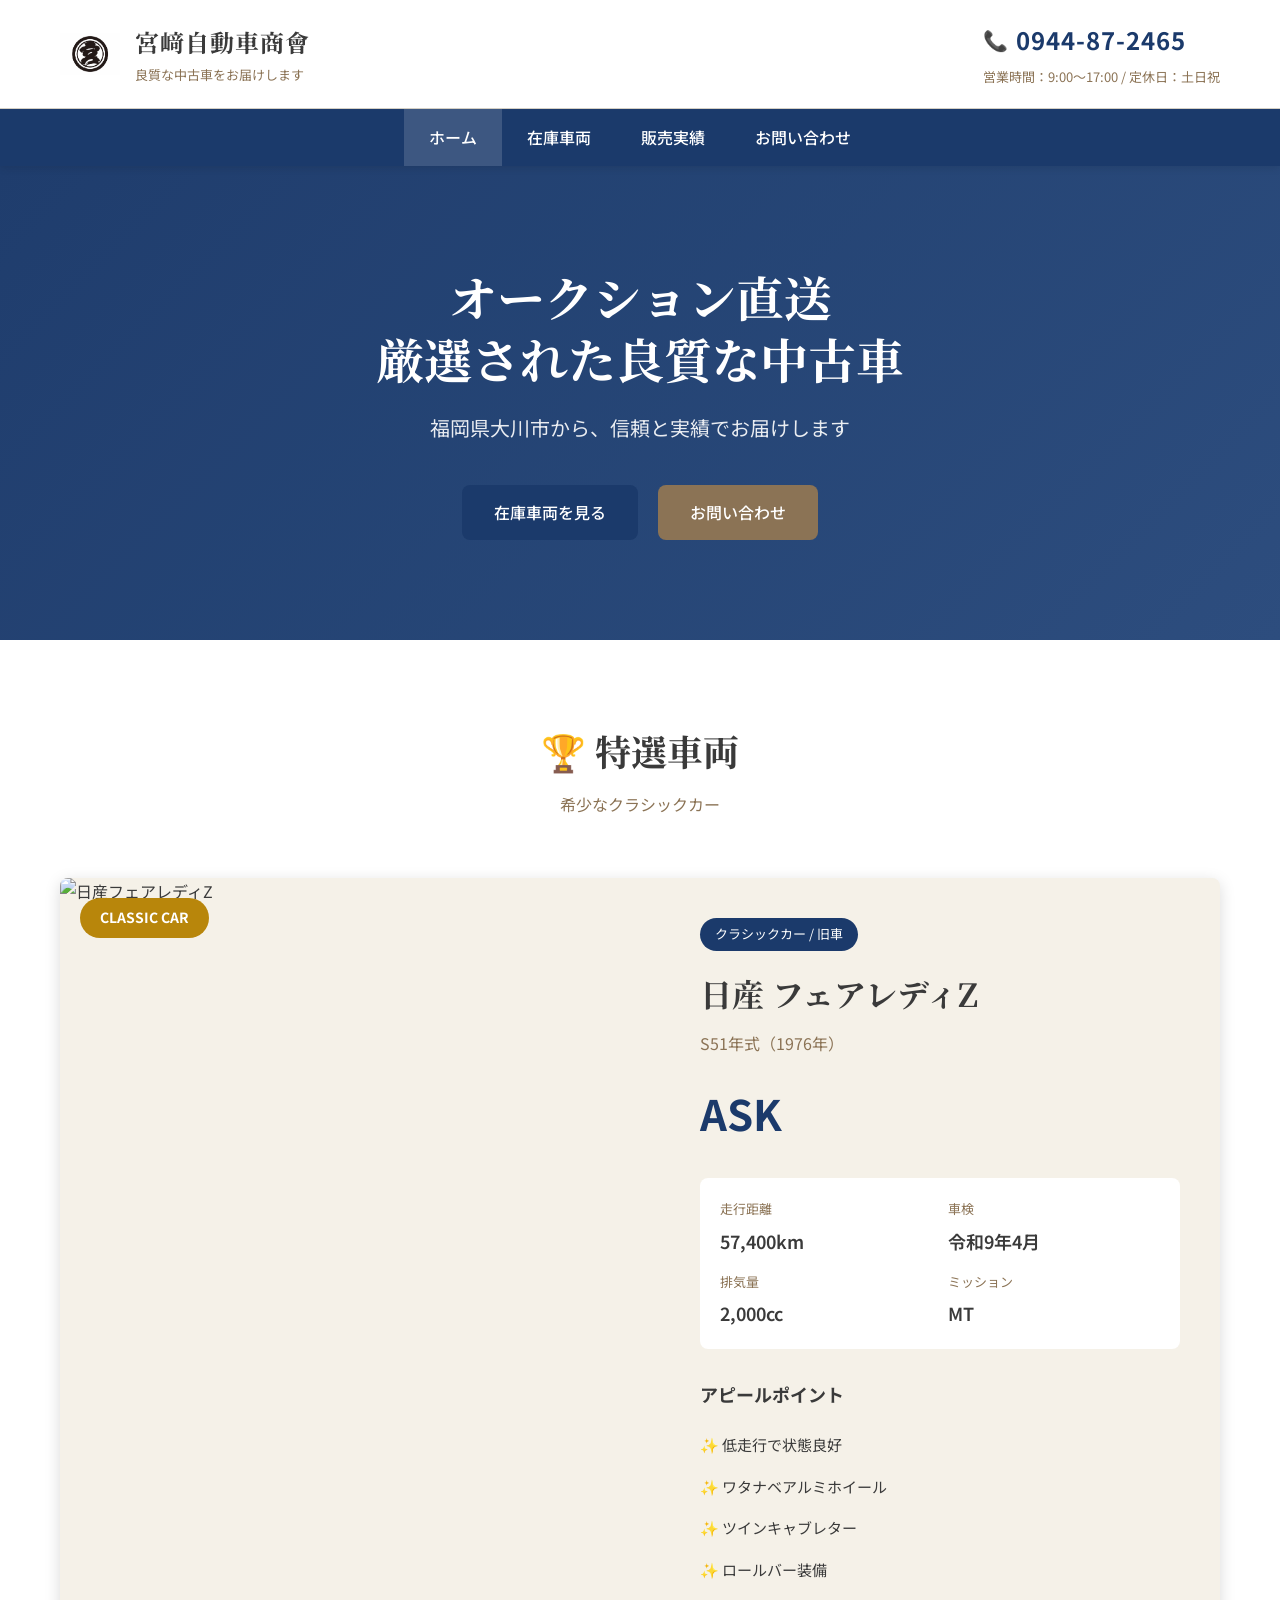
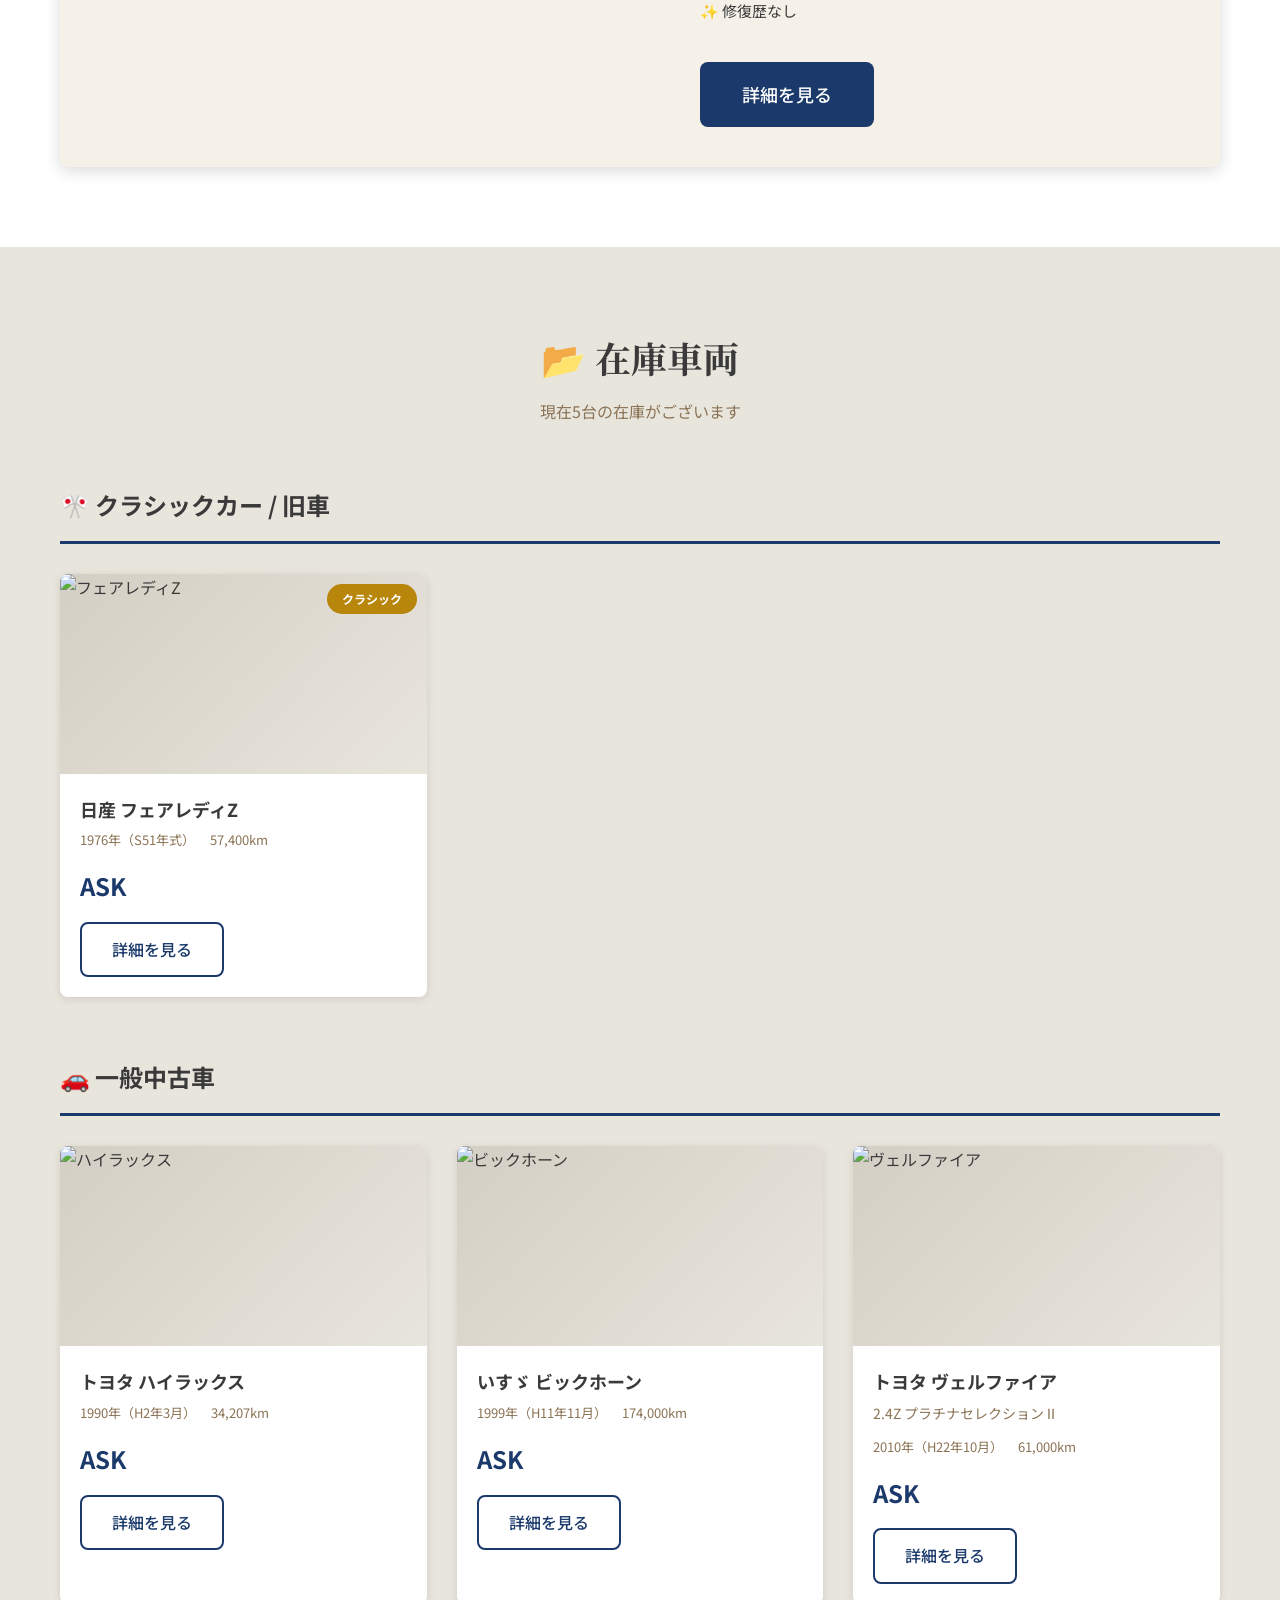
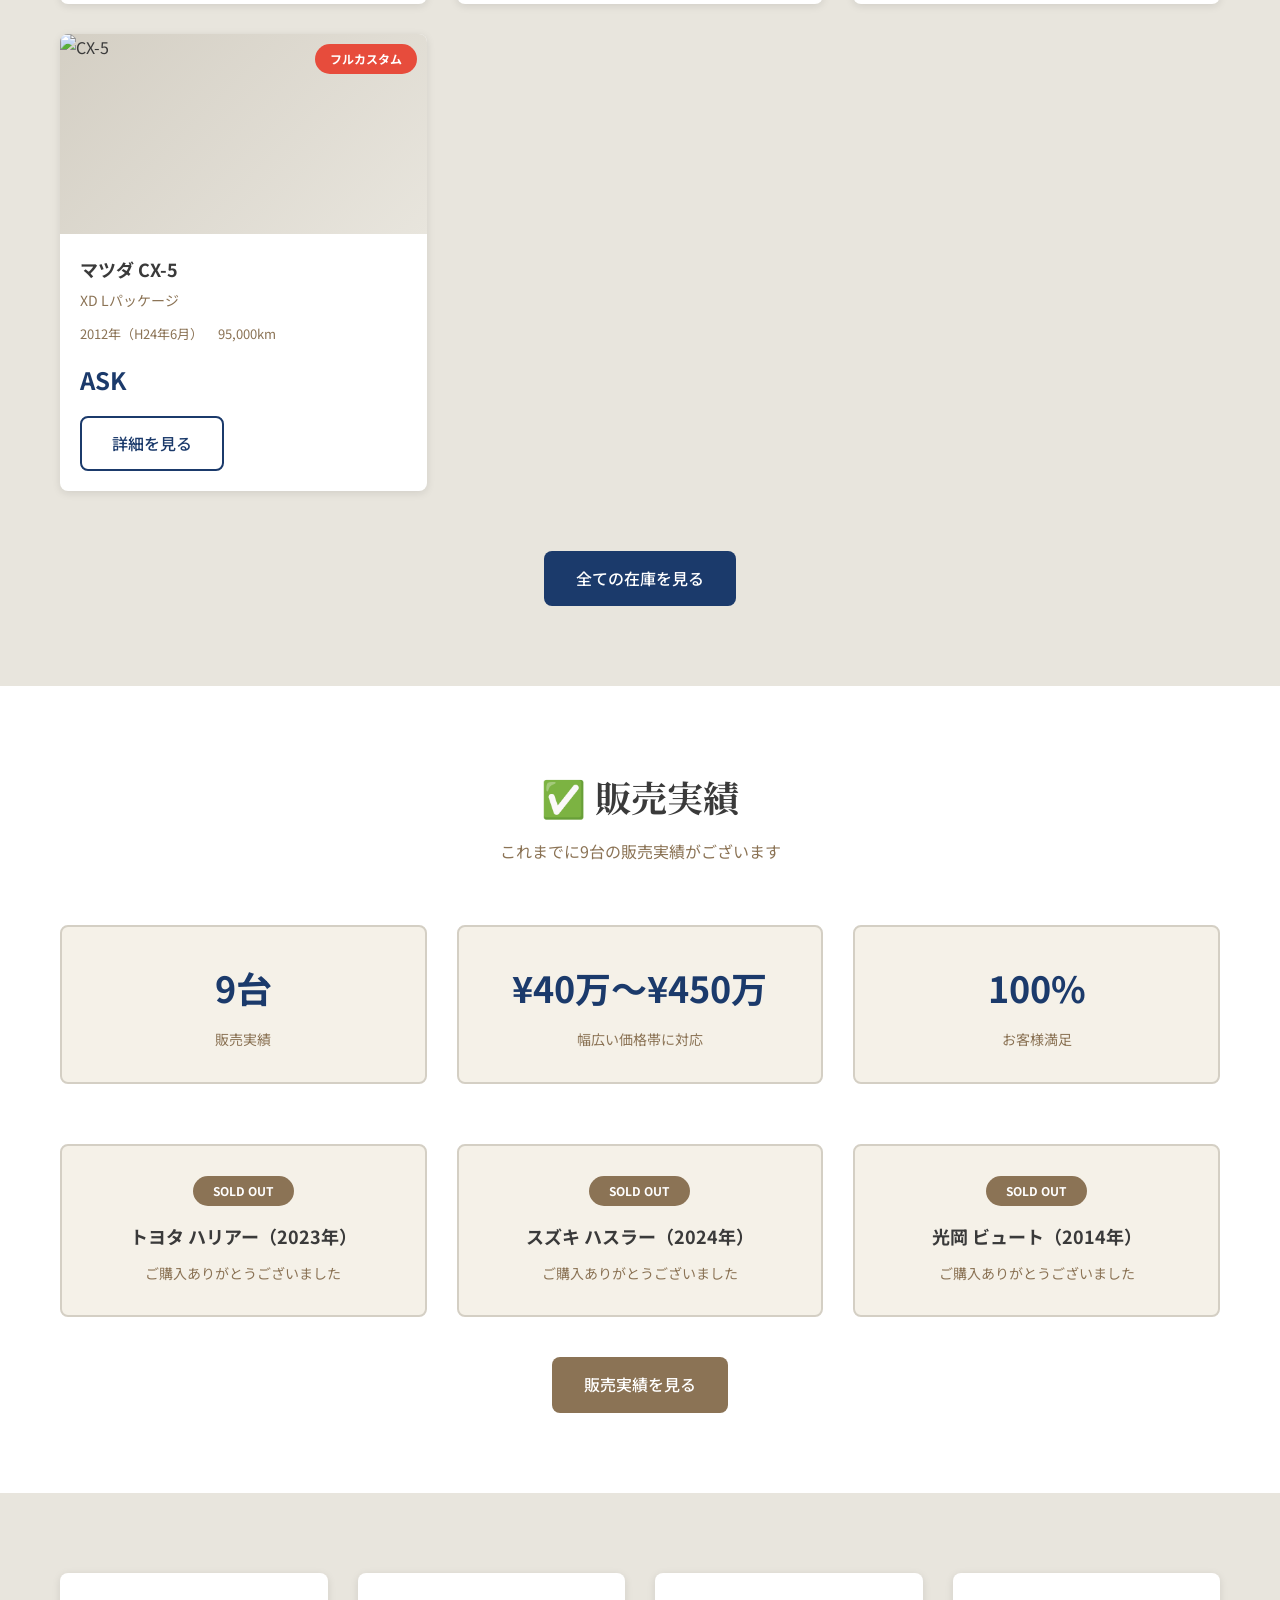
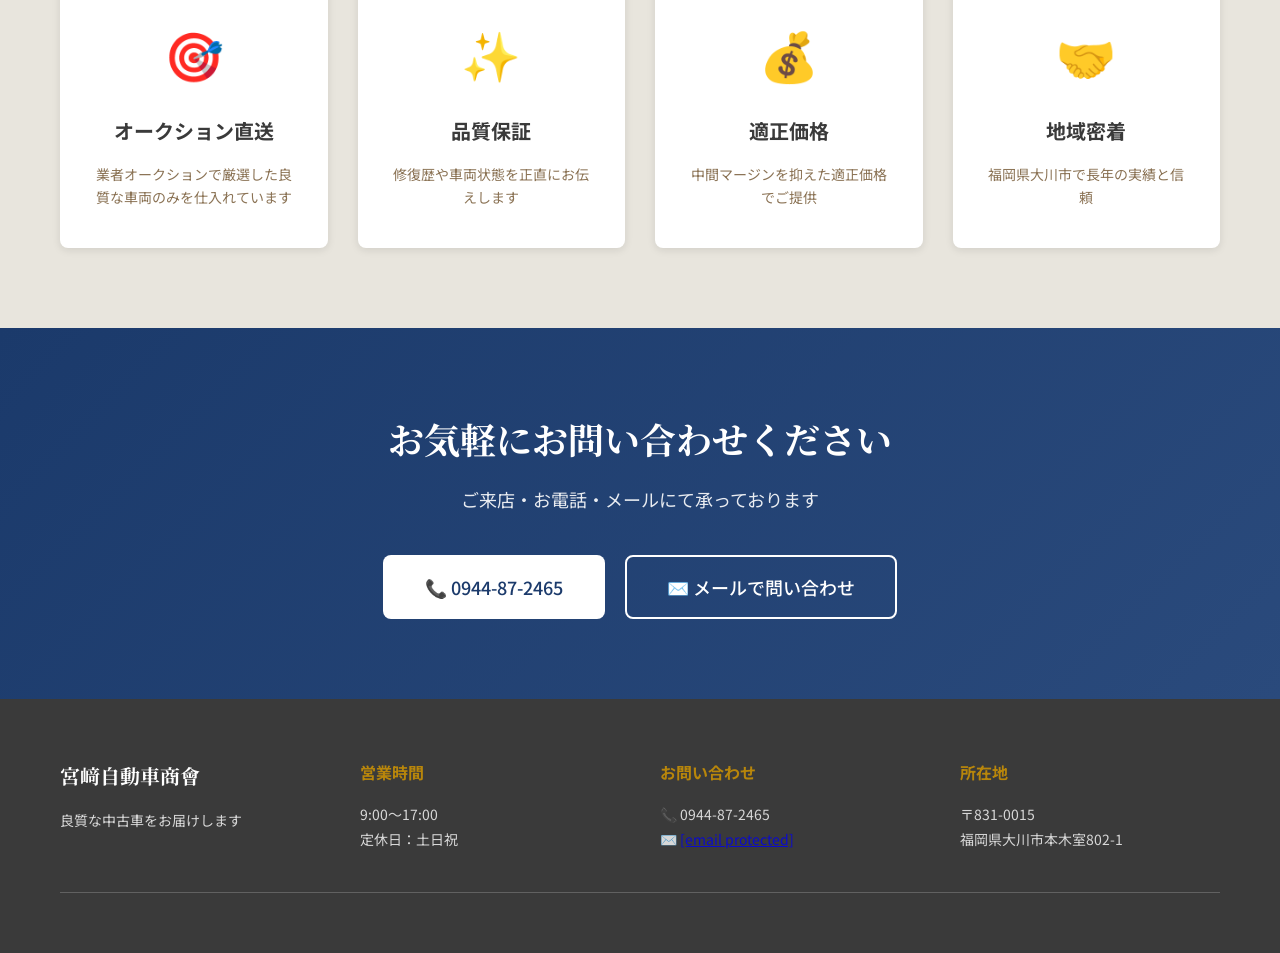
==== index.html @ 0ac11c08 "Initial commit" ====
<!DOCTYPE html>
<html lang="ja">
<head>
    <meta charset="UTF-8">
    <meta name="viewport" content="width=device-width, initial-scale=1.0">
    <title>宮﨑自動車商會 - 良質な中古車をお届け | 福岡県大川市</title>
    <meta name="description" content="福岡県大川市の宮﨑自動車商會。オークション直送の良質な中古車を販売。クラシックカーから一般中古車まで幅広く取り扱い。">
    <link href="https://fonts.googleapis.com/css2?family=Noto+Sans+JP:wght@400;500;700&family=Noto+Serif+JP:wght@400;600&display=swap" rel="stylesheet">
    <link rel="stylesheet" href="style.css">
    <style>
        .car-image img {
            width: 100%;
            height: 200px;
            object-fit: cover;
        }
        .featured-image img {
            width: 100%;
            height: 100%;
            min-height: 400px;
            object-fit: cover;
        }
        .logo-image {
            width: 60px;
            height: 60px;
            object-fit: contain;
        }
    </style>
</head>
<body>
    <header class="header">
        <div class="header-top">
            <div class="container">
                <div class="header-content">
                    <div class="logo-section">
                        <img src="images/logo.jpg" alt="宮﨑自動車商會ロゴ" class="logo-image">
                        <div class="company-name">
                            <h1>宮﨑自動車商會</h1>
                            <p class="tagline">良質な中古車をお届けします</p>
                        </div>
                    </div>
                    <div class="header-contact">
                        <div class="phone">
                            <span class="phone-icon">📞</span>
                            <a href="tel:0944-87-2465">0944-87-2465</a>
                        </div>
                        <div class="hours">営業時間：9:00〜17:00 / 定休日：土日祝</div>
                    </div>
                </div>
            </div>
        </div>
        
        <nav class="nav">
            <div class="container">
                <ul class="nav-list">
                    <li><a href="index.html" class="active">ホーム</a></li>
                    <li><a href="cars.html">在庫車両</a></li>
                    <li><a href="sold.html">販売実績</a></li>
                    
                    <li><a href="contact.html">お問い合わせ</a></li>
                </ul>
            </div>
        </nav>
    </header>

    <section class="hero">
        <div class="hero-overlay">
            <div class="container">
                <div class="hero-content">
                    <h2 class="hero-title">オークション直送<br>厳選された良質な中古車</h2>
                    <p class="hero-subtitle">福岡県大川市から、信頼と実績でお届けします</p>
                    <div class="hero-buttons">
                        <a href="cars.html" class="btn btn-primary">在庫車両を見る</a>
                        <a href="contact.html" class="btn btn-secondary">お問い合わせ</a>
                    </div>
                </div>
            </div>
        </div>
    </section>

    <section class="featured-car">
        <div class="container">
            <div class="section-header">
                <h2 class="section-title">🏆 特選車両</h2>
                <p class="section-subtitle">希少なクラシックカー</p>
            </div>
            
            <div class="featured-card">
                <div class="featured-image">
                    <img src="images/car1/DSC00301.jpg" alt="日産フェアレディZ">
                    <div class="featured-badge">CLASSIC CAR</div>
                </div>
                <div class="featured-info">
                    <div class="car-category">クラシックカー / 旧車</div>
                    <h3 class="car-name">日産 フェアレディZ</h3>
                    <div class="car-year">S51年式（1976年）</div>
                    <div class="car-price">ASK</div>
                    
                    <div class="car-specs">
                        <div class="spec-item">
                            <span class="spec-label">走行距離</span>
                            <span class="spec-value">57,400km</span>
                        </div>
                        <div class="spec-item">
                            <span class="spec-label">車検</span>
                            <span class="spec-value">令和9年4月</span>
                        </div>
                        <div class="spec-item">
                            <span class="spec-label">排気量</span>
                            <span class="spec-value">2,000cc</span>
                        </div>
                        <div class="spec-item">
                            <span class="spec-label">ミッション</span>
                            <span class="spec-value">MT</span>
                        </div>
                    </div>
                    
                    <div class="car-highlights">
                        <h4>アピールポイント</h4>
                        <ul>
                            <li>✨ 低走行で状態良好</li>
                            <li>✨ ワタナベアルミホイール</li>
                            <li>✨ ツインキャブレター</li>
                            <li>✨ ロールバー装備</li>
                            <li>✨ 修復歴なし</li>
                        </ul>
                    </div>
                    
                    <a href="car-detail-1.html" class="btn btn-primary btn-large">詳細を見る</a>
                </div>
            </div>
        </div>
    </section>

    <section class="inventory">
        <div class="container">
            <div class="section-header">
                <h2 class="section-title">📂 在庫車両</h2>
                <p class="section-subtitle">現在5台の在庫がございます</p>
            </div>

            <div class="category-section">
                <h3 class="category-title">🎌 クラシックカー / 旧車</h3>
                <div class="car-grid">
                    <div class="car-card">
                        <div class="car-image">
                            <img src="images/car1/DSC00301.jpg" alt="フェアレディZ">
                            <div class="car-badge classic">クラシック</div>
                        </div>
                        <div class="car-info">
                            <h4 class="car-title">日産 フェアレディZ</h4>
                            <div class="car-details">
                                <span>1976年（S51年式）</span>
                                <span>57,400km</span>
                            </div>
                            <div class="car-price-tag">ASK</div>
                            <a href="car-detail-1.html" class="btn btn-outline">詳細を見る</a>
                        </div>
                    </div>
                </div>
            </div>

            <div class="category-section">
                <h3 class="category-title">🚗 一般中古車</h3>
                <div class="car-grid">
                    <div class="car-card">
                        <div class="car-image">
                            <img src="images/car2/DSC00067.jpg" alt="ハイラックス">
                        </div>
                        <div class="car-info">
                            <h4 class="car-title">トヨタ ハイラックス</h4>
                            <div class="car-details">
                                <span>1990年（H2年3月）</span>
                                <span>34,207km</span>
                            </div>
                            <div class="car-price-tag">ASK</div>
                            <a href="car-detail-2.html" class="btn btn-outline">詳細を見る</a>
                        </div>
                    </div>

                    <div class="car-card">
                        <div class="car-image">
                            <img src="images/car3/DSC00329.jpg" alt="ビックホーン">
                        </div>
                        <div class="car-info">
                            <h4 class="car-title">いすゞ ビックホーン</h4>
                            <div class="car-details">
                                <span>1999年（H11年11月）</span>
                                <span>174,000km</span>
                            </div>
                            <div class="car-price-tag">ASK</div>
                            <a href="car-detail-3.html" class="btn btn-outline">詳細を見る</a>
                        </div>
                    </div>

                    <div class="car-card">
                        <div class="car-image">
                            <img src="images/car4/DSC00350.jpg" alt="ヴェルファイア">
                        </div>
                        <div class="car-info">
                            <h4 class="car-title">トヨタ ヴェルファイア</h4>
                            <div class="car-sub">2.4Z プラチナセレクションⅡ</div>
                            <div class="car-details">
                                <span>2010年（H22年10月）</span>
                                <span>61,000km</span>
                            </div>
                            <div class="car-price-tag">ASK</div>
                            <a href="car-detail-4.html" class="btn btn-outline">詳細を見る</a>
                        </div>
                    </div>

                    <div class="car-card">
                        <div class="car-image">
                            <img src="images/car5/DSC00359.jpg" alt="CX-5">
                            <div class="car-badge custom">フルカスタム</div>
                        </div>
                        <div class="car-info">
                            <h4 class="car-title">マツダ CX-5</h4>
                            <div class="car-sub">XD Lパッケージ</div>
                            <div class="car-details">
                                <span>2012年（H24年6月）</span>
                                <span>95,000km</span>
                            </div>
                            <div class="car-price-tag">ASK</div>
                            <a href="car-detail-5.html" class="btn btn-outline">詳細を見る</a>
                        </div>
                    </div>
                </div>
            </div>

            <div class="view-all">
                <a href="cars.html" class="btn btn-primary">全ての在庫を見る</a>
            </div>
        </div>
    </section>

    <section class="sales-record">
        <div class="container">
            <div class="section-header">
                <h2 class="section-title">✅ 販売実績</h2>
                <p class="section-subtitle">これまでに9台の販売実績がございます</p>
            </div>

            <div class="record-stats">
                <div class="stat-card">
                    <div class="stat-number">9台</div>
                    <div class="stat-label">販売実績</div>
                </div>
                <div class="stat-card">
                    <div class="stat-number">¥40万〜¥450万</div>
                    <div class="stat-label">幅広い価格帯に対応</div>
                </div>
                <div class="stat-card">
                    <div class="stat-number">100%</div>
                    <div class="stat-label">お客様満足</div>
                </div>
            </div>

            <div class="sold-preview">
                <div class="sold-card">
                    <div class="sold-badge">SOLD OUT</div>
                    <h4>トヨタ ハリアー（2023年）</h4>
                    <p>ご購入ありがとうございました</p>
                </div>
                <div class="sold-card">
                    <div class="sold-badge">SOLD OUT</div>
                    <h4>スズキ ハスラー（2024年）</h4>
                    <p>ご購入ありがとうございました</p>
                </div>
                <div class="sold-card">
                    <div class="sold-badge">SOLD OUT</div>
                    <h4>光岡 ビュート（2014年）</h4>
                    <p>ご購入ありがとうございました</p>
                </div>
            </div>

            <div class="view-all">
                <a href="sold.html" class="btn btn-secondary">販売実績を見る</a>
            </div>
        </div>
    </section>

    <section class="features">
        <div class="container">
            <div class="features-grid">
                <div class="feature-card">
                    <div class="feature-icon">🎯</div>
                    <h3>オークション直送</h3>
                    <p>業者オークションで厳選した良質な車両のみを仕入れています</p>
                </div>
                <div class="feature-card">
                    <div class="feature-icon">✨</div>
                    <h3>品質保証</h3>
                    <p>修復歴や車両状態を正直にお伝えします</p>
                </div>
                <div class="feature-card">
                    <div class="feature-icon">💰</div>
                    <h3>適正価格</h3>
                    <p>中間マージンを抑えた適正価格でご提供</p>
                </div>
                <div class="feature-card">
                    <div class="feature-icon">🤝</div>
                    <h3>地域密着</h3>
                    <p>福岡県大川市で長年の実績と信頼</p>
                </div>
            </div>
        </div>
    </section>

    <section class="cta">
        <div class="container">
            <div class="cta-content">
                <h2>お気軽にお問い合わせください</h2>
                <p>ご来店・お電話・メールにて承っております</p>
                <div class="cta-buttons">
                    <a href="tel:0944-87-2465" class="btn btn-primary btn-large">
                        📞 0944-87-2465
                    </a>
                    <a href="contact.html" class="btn btn-secondary btn-large">
                        ✉️ メールで問い合わせ
                    </a>
                </div>
            </div>
        </div>
    </section>

    <footer class="footer">
        <div class="container">
            <div class="footer-content">
                <div class="footer-section">
                    <h3>宮﨑自動車商會</h3>
                    <p>良質な中古車をお届けします</p>
                </div>
                <div class="footer-section">
                    <h4>営業時間</h4>
                    <p>9:00〜17:00</p>
                    <p>定休日：土日祝</p>
                </div>
                <div class="footer-section">
                    <h4>お問い合わせ</h4>
                    <p>📞 0944-87-2465</p>
                    <p>✉️ <a href="/cdn-cgi/l/email-protection" class="__cf_email__" data-cfemail="ee8387978f948f8587c0948f878381859bdcdad8dbae89838f8782c08d8183">[email&#160;protected]</a></p>
                </div>
                <div class="footer-section">
                    <h4>所在地</h4>
                    <p>〒831-0015<br>福岡県大川市本木室802-1</p>
                </div>
            </div>
            <div class="footer-bottom">
---- style.css ----
/* ========================================
   宮﨑自動車商會 スタイルシート
   渋い和モダンデザイン
======================================== */

/* ========================================
   基本設定
======================================== */
* {
    margin: 0;
    padding: 0;
    box-sizing: border-box;
}

:root {
    /* カラーパレット */
    --color-base: #F5F1E8;
    --color-text: #3A3A3A;
    --color-accent: #1B3A6B;
    --color-sub: #8B7355;
    --color-gold: #B8860B;
    --color-white: #FFFFFF;
    --color-light-gray: #E8E5DD;
    --color-border: #D4CFC4;
    
    /* フォント */
    --font-main: 'Noto Sans JP', sans-serif;
    --font-serif: 'Noto Serif JP', serif;
    
    /* サイズ */
    --container-width: 1200px;
    --border-radius: 8px;
    --shadow-sm: 0 2px 8px rgba(0, 0, 0, 0.1);
    --shadow-md: 0 4px 16px rgba(0, 0, 0, 0.15);
}

body {
    font-family: var(--font-main);
    color: var(--color-text);
    background-color: var(--color-base);
    line-height: 1.7;
    font-size: 16px;
}

.container {
    max-width: var(--container-width);
    margin: 0 auto;
    padding: 0 20px;
}

/* ========================================
   ヘッダー
======================================== */
.header {
    background-color: var(--color-white);
    box-shadow: var(--shadow-sm);
    position: sticky;
    top: 0;
    z-index: 1000;
}

.header-top {
    border-bottom: 1px solid var(--color-border);
    padding: 20px 0;
}

.header-content {
    display: flex;
    justify-content: space-between;
    align-items: center;
    flex-wrap: wrap;
    gap: 20px;
}

.logo-section {
    display: flex;
    align-items: center;
    gap: 15px;
}

.kamon {
    width: 60px;
    height: 60px;
    border: 3px solid var(--color-accent);
    border-radius: 50%;
    display: flex;
    align-items: center;
    justify-content: center;
    font-size: 32px;
    font-weight: bold;
    color: var(--color-accent);
    font-family: var(--font-serif);
}

.company-name h1 {
    font-size: 24px;
    font-weight: 700;
    color: var(--color-text);
    letter-spacing: 1px;
    font-family: var(--font-serif);
}

.tagline {
    font-size: 13px;
    color: var(--color-sub);
    margin-top: 2px;
}

.header-contact {
    text-align: right;
}

.phone {
    display: flex;
    align-items: center;
    gap: 8px;
    margin-bottom: 5px;
}

.phone-icon {
    font-size: 20px;
}

.phone a {
    font-size: 24px;
    font-weight: 700;
    color: var(--color-accent);
    text-decoration: none;
    letter-spacing: 1px;
}

.phone a:hover {
    color: var(--color-gold);
}

.hours {
    font-size: 13px;
    color: var(--color-sub);
}

/* ナビゲーション */
.nav {
    background-color: var(--color-accent);
}

.nav-list {
    list-style: none;
    display: flex;
    justify-content: center;
    flex-wrap: wrap;
}

.nav-list li a {
    display: block;
    padding: 15px 25px;
    color: var(--color-white);
    text-decoration: none;
    font-weight: 500;
    transition: all 0.3s;
}

.nav-list li a:hover,
.nav-list li a.active {
    background-color: rgba(255, 255, 255, 0.15);
}

/* ========================================
   ボタン
======================================== */
.btn {
    display: inline-block;
    padding: 12px 30px;
    border-radius: var(--border-radius);
    text-decoration: none;
    font-weight: 500;
    transition: all 0.3s;
    text-align: center;
    cursor: pointer;
    border: 2px solid transparent;
}

.btn-primary {
    background-color: var(--color-accent);
    color: var(--color-white);
}

.btn-primary:hover {
    background-color: #2a4a7c;
    transform: translateY(-2px);
    box-shadow: var(--shadow-md);
}

.btn-secondary {
    background-color: var(--color-sub);
    color: var(--color-white);
}

.btn-secondary:hover {
    background-color: #9d8564;
    transform: translateY(-2px);
    box-shadow: var(--shadow-md);
}

.btn-outline {
    background-color: transparent;
    color: var(--color-accent);
    border: 2px solid var(--color-accent);
}

.btn-outline:hover {
    background-color: var(--color-accent);
    color: var(--color-white);
}

.btn-large {
    padding: 15px 40px;
    font-size: 18px;
}

/* ========================================
   ヒーローセクション
======================================== */
.hero {
    background: linear-gradient(135deg, var(--color-accent) 0%, #2a4a7c 100%);
    color: var(--color-white);
    padding: 100px 0;
    position: relative;
    overflow: hidden;
}

.hero::before {
    content: '';
    position: absolute;
    top: 0;
    left: 0;
    right: 0;
    bottom: 0;
    background: url('data:image/svg+xml,<svg width="100" height="100" xmlns="http://www.w3.org/2000/svg"><rect fill="rgba(255,255,255,0.03)" width="100" height="100"/></svg>');
    opacity: 0.5;
}

.hero-overlay {
    position: relative;
    z-index: 1;
}

.hero-content {
    text-align: center;
}

.hero-title {
    font-size: 48px;
    font-weight: 700;
    margin-bottom: 20px;
    line-height: 1.3;
    font-family: var(--font-serif);
}

.hero-subtitle {
    font-size: 20px;
    margin-bottom: 40px;
    opacity: 0.9;
}

.hero-buttons {
    display: flex;
    gap: 20px;
    justify-content: center;
    flex-wrap: wrap;
}

/* ========================================
   セクション共通
======================================== */
section {
    padding: 80px 0;
}

.section-header {
    text-align: center;
    margin-bottom: 60px;
}

.section-title {
    font-size: 36px;
    font-weight: 700;
    color: var(--color-text);
    margin-bottom: 10px;
    font-family: var(--font-serif);
}

.section-subtitle {
    font-size: 16px;
    color: var(--color-sub);
}

/* ========================================
   特選車両
======================================== */
.featured-car {
    background-color: var(--color-white);
}

.featured-card {
    display: grid;
    grid-template-columns: 1fr 1fr;
    gap: 40px;
    background-color: var(--color-base);
    border-radius: var(--border-radius);
    overflow: hidden;
    box-shadow: var(--shadow-md);
}

.featured-image {
    position: relative;
}

.image-placeholder {
    width: 100%;
    height: 100%;
    min-height: 400px;
    background: linear-gradient(135deg, #d4cfc4 0%, #e8e5dd 100%);
    display: flex;
    align-items: center;
    justify-content: center;
}

.placeholder-text {
    font-size: 48px;
    color: var(--color-sub);
}

.featured-badge {
    position: absolute;
    top: 20px;
    left: 20px;
    background-color: var(--color-gold);
    color: var(--color-white);
    padding: 8px 20px;
    border-radius: 30px;
    font-weight: 700;
    font-size: 14px;
}

.featured-info {
    padding: 40px;
}

.car-category {
    display: inline-block;
    background-color: var(--color-accent);
    color: var(--color-white);
    padding: 5px 15px;
    border-radius: 20px;
    font-size: 13px;
    margin-bottom: 15px;
}

.car-name {
    font-size: 32px;
    font-weight: 700;
    margin-bottom: 10px;
    color: var(--color-text);
    font-family: var(--font-serif);
}

.car-year {
    font-size: 16px;
    color: var(--color-sub);
    margin-bottom: 20px;
}

.car-price {
    font-size: 42px;
    font-weight: 700;
    color: var(--color-accent);
    margin-bottom: 30px;
}

.car-specs {
    display: grid;
    grid-template-columns: repeat(2, 1fr);
    gap: 15px;
    margin-bottom: 30px;
    padding: 20px;
    background-color: var(--color-white);
    border-radius: var(--border-radius);
}

.spec-item {
    display: flex;
    flex-direction: column;
}

.spec-label {
    font-size: 13px;
    color: var(--color-sub);
    margin-bottom: 5px;
}

.spec-value {
    font-size: 18px;
    font-weight: 600;
    color: var(--color-text);
}

.car-highlights {
    margin-bottom: 30px;
}

.car-highlights h4 {
    font-size: 18px;
    margin-bottom: 15px;
    color: var(--color-text);
}

.car-highlights ul {
    list-style: none;
}

.car-highlights li {
    padding: 8px 0;
    color: var(--color-text);
    font-size: 15px;
}

/* ========================================
   在庫車両
======================================== */
.inventory {
    background-color: var(--color-light-gray);
}

.category-section {
    margin-bottom: 60px;
}

.category-title {
    font-size: 24px;
    font-weight: 700;
    color: var(--color-text);
    margin-bottom: 30px;
    padding-bottom: 15px;
    border-bottom: 3px solid var(--color-accent);
}

.car-grid {
    display: grid;
    grid-template-columns: repeat(auto-fill, minmax(280px, 1fr));
    gap: 30px;
}

.car-card {
    background-color: var(--color-white);
    border-radius: var(--border-radius);
    overflow: hidden;
    box-shadow: var(--shadow-sm);
    transition: all 0.3s;
}

.car-card:hover {
    transform: translateY(-5px);
    box-shadow: var(--shadow-md);
}

.car-image {
    position: relative;
    height: 200px;
    background: linear-gradient(135deg, #d4cfc4 0%, #e8e5dd 100%);
    display: flex;
    align-items: center;
    justify-content: center;
}

.car-image .placeholder-text {
    font-size: 64px;
}

.car-badge {
    position: absolute;
    top: 10px;
    right: 10px;
    padding: 5px 15px;
    border-radius: 20px;
    font-size: 12px;
    font-weight: 700;
    color: var(--color-white);
}

.car-badge.classic {
    background-color: var(--color-gold);
}

.car-badge.custom {
    background-color: #e74c3c;
}

.car-info {
    padding: 20px;
}

.car-title {
    font-size: 18px;
    font-weight: 700;
    margin-bottom: 5px;
    color: var(--color-text);
}

.car-sub {
    font-size: 14px;
    color: var(--color-sub);
    margin-bottom: 10px;
}

.car-details {
    display: flex;
    gap: 15px;
    margin-bottom: 15px;
    font-size: 13px;
    color: var(--color-sub);
}

.car-price-tag {
    font-size: 24px;
    font-weight: 700;
    color: var(--color-accent);
    margin-bottom: 15px;
}

.car-price-tag.ask {
    font-size: 18px;
    color: var(--color-sub);
}

.view-all {
    text-align: center;
    margin-top: 40px;
}

/* ========================================
   販売実績
======================================== */
.sales-record {
    background-color: var(--color-white);
}

.record-stats {
    display: grid;
    grid-template-columns: repeat(auto-fit, minmax(250px, 1fr));
    gap: 30px;
    margin-bottom: 60px;
}

.stat-card {
    text-align: center;
    padding: 30px;
    background-color: var(--color-base);
    border-radius: var(--border-radius);
    border: 2px solid var(--color-border);
}

.stat-number {
    font-size: 36px;
    font-weight: 700;
    color: var(--color-accent);
    margin-bottom: 10px;
}

.stat-label {
    font-size: 14px;
    color: var(--color-sub);
}

.sold-preview {
    display: grid;
    grid-template-columns: repeat(auto-fit, minmax(280px, 1fr));
    gap: 30px;
}

.sold-card {
    background-color: var(--color-base);
    padding: 30px;
    border-radius: var(--border-radius);
    text-align: center;
    border: 2px solid var(--color-border);
}

.sold-badge {
    display: inline-block;
    background-color: var(--color-sub);
    color: var(--color-white);
    padding: 5px 20px;
    border-radius: 20px;
    font-size: 12px;
    font-weight: 700;
    margin-bottom: 15px;
}

.sold-card h4 {
    font-size: 18px;
    margin-bottom: 10px;
    color: var(--color-text);
}

.sold-card p {
    font-size: 14px;
    color: var(--color-sub);
}

/* ========================================
   特徴セクション
======================================== */
.features {
    background-color: var(--color-light-gray);
}

.features-grid {
    display: grid;
    grid-template-columns: repeat(auto-fit, minmax(250px, 1fr));
    gap: 30px;
}

.feature-card {
    background-color: var(--color-white);
    padding: 40px 30px;
    border-radius: var(--border-radius);
    text-align: center;
    box-shadow: var(--shadow-sm);
}

.feature-icon {
    font-size: 48px;
    margin-bottom: 20px;
}

.feature-card h3 {
    font-size: 20px;
    font-weight: 700;
    margin-bottom: 15px;
    color: var(--color-text);
}

.feature-card p {
    font-size: 14px;
    color: var(--color-sub);
    line-height: 1.6;
}

/* ========================================
   CTAセクション
======================================== */
.cta {
    background: linear-gradient(135deg, var(--color-accent) 0%, #2a4a7c 100%);
    color: var(--color-white);
    text-align: center;
}

.cta-content h2 {
    font-size: 36px;
    font-weight: 700;
    margin-bottom: 15px;
    font-family: var(--font-serif);
}

.cta-content p {
    font-size: 18px;
    margin-bottom: 40px;
    opacity: 0.9;
}

.cta-buttons {
    display: flex;
    gap: 20px;
    justify-content: center;
    flex-wrap: wrap;
}

.cta .btn-primary {
    background-color: var(--color-white);
    color: var(--color-accent);
}

.cta .btn-primary:hover {
    background-color: var(--color-gold);
    color: var(--color-white);
}

.cta .btn-secondary {
    background-color: transparent;
    border: 2px solid var(--color-white);
    color: var(--color-white);
}

.cta .btn-secondary:hover {
    background-color: var(--color-white);
    color: var(--color-accent);
}

/* ========================================
   フッター
======================================== */
.footer {
    background-color: var(--color-text);
    color: var(--color-white);
    padding: 60px 0 30px;
}

.footer-content {
    display: grid;
    grid-template-columns: repeat(auto-fit, minmax(200px, 1fr));
    gap: 40px;
    margin-bottom: 40px;
}

.footer-section h3 {
    font-size: 20px;
    margin-bottom: 15px;
    font-family: var(--font-serif);
}

.footer-section h4 {
    font-size: 16px;
    margin-bottom: 15px;
    color: var(--color-gold);
}

.footer-section p {
    font-size: 14px;
    line-height: 1.8;
    opacity: 0.8;
}

.footer-bottom {
    text-align: center;
    padding-top: 30px;
    border-top: 1px solid rgba(255, 255, 255, 0.2);
}

.footer-bottom p {
    font-size: 13px;
    opacity: 0.7;
}

/* ========================================
   レスポンシブ対応
======================================== */
@media (max-width: 768px) {
    .header-content {
        flex-direction: column;
        text-align: center;
    }
    
    .header-contact {
        text-align: center;
    }
    
    .nav-list {
        flex-direction: column;
    }
    
    .nav-list li a {
        padding: 12px;
    }
    
    .hero-title {
        font-size: 32px;
    }
    
    .hero-subtitle {
        font-size: 16px;
    }
    
    .featured-card {
        grid-template-columns: 1fr;
    }
    
    .car-name {
        font-size: 24px;
    }
    
    .car-price {
        font-size: 32px;
    }
    
    .car-specs {
        grid-template-columns: 1fr;
    }
    
    .car-grid {
        grid-template-columns: 1fr;
    }
    
    .hero-buttons,
    .cta-buttons {
        flex-direction: column;
    }
    
    .btn-large {
        width: 100%;
    }
}

@media (max-width: 480px) {
    .kamon {
        width: 50px;
        height: 50px;
        font-size: 24px;
    }
    
    .company-name h1 {
        font-size: 20px;
    }
    
    .phone a {
        font-size: 20px;
    }
    
    .section-title {
        font-size: 28px;
    }
    
    .hero {
        padding: 60px 0;
    }
    
    section {
        padding: 60px 0;
    }
}
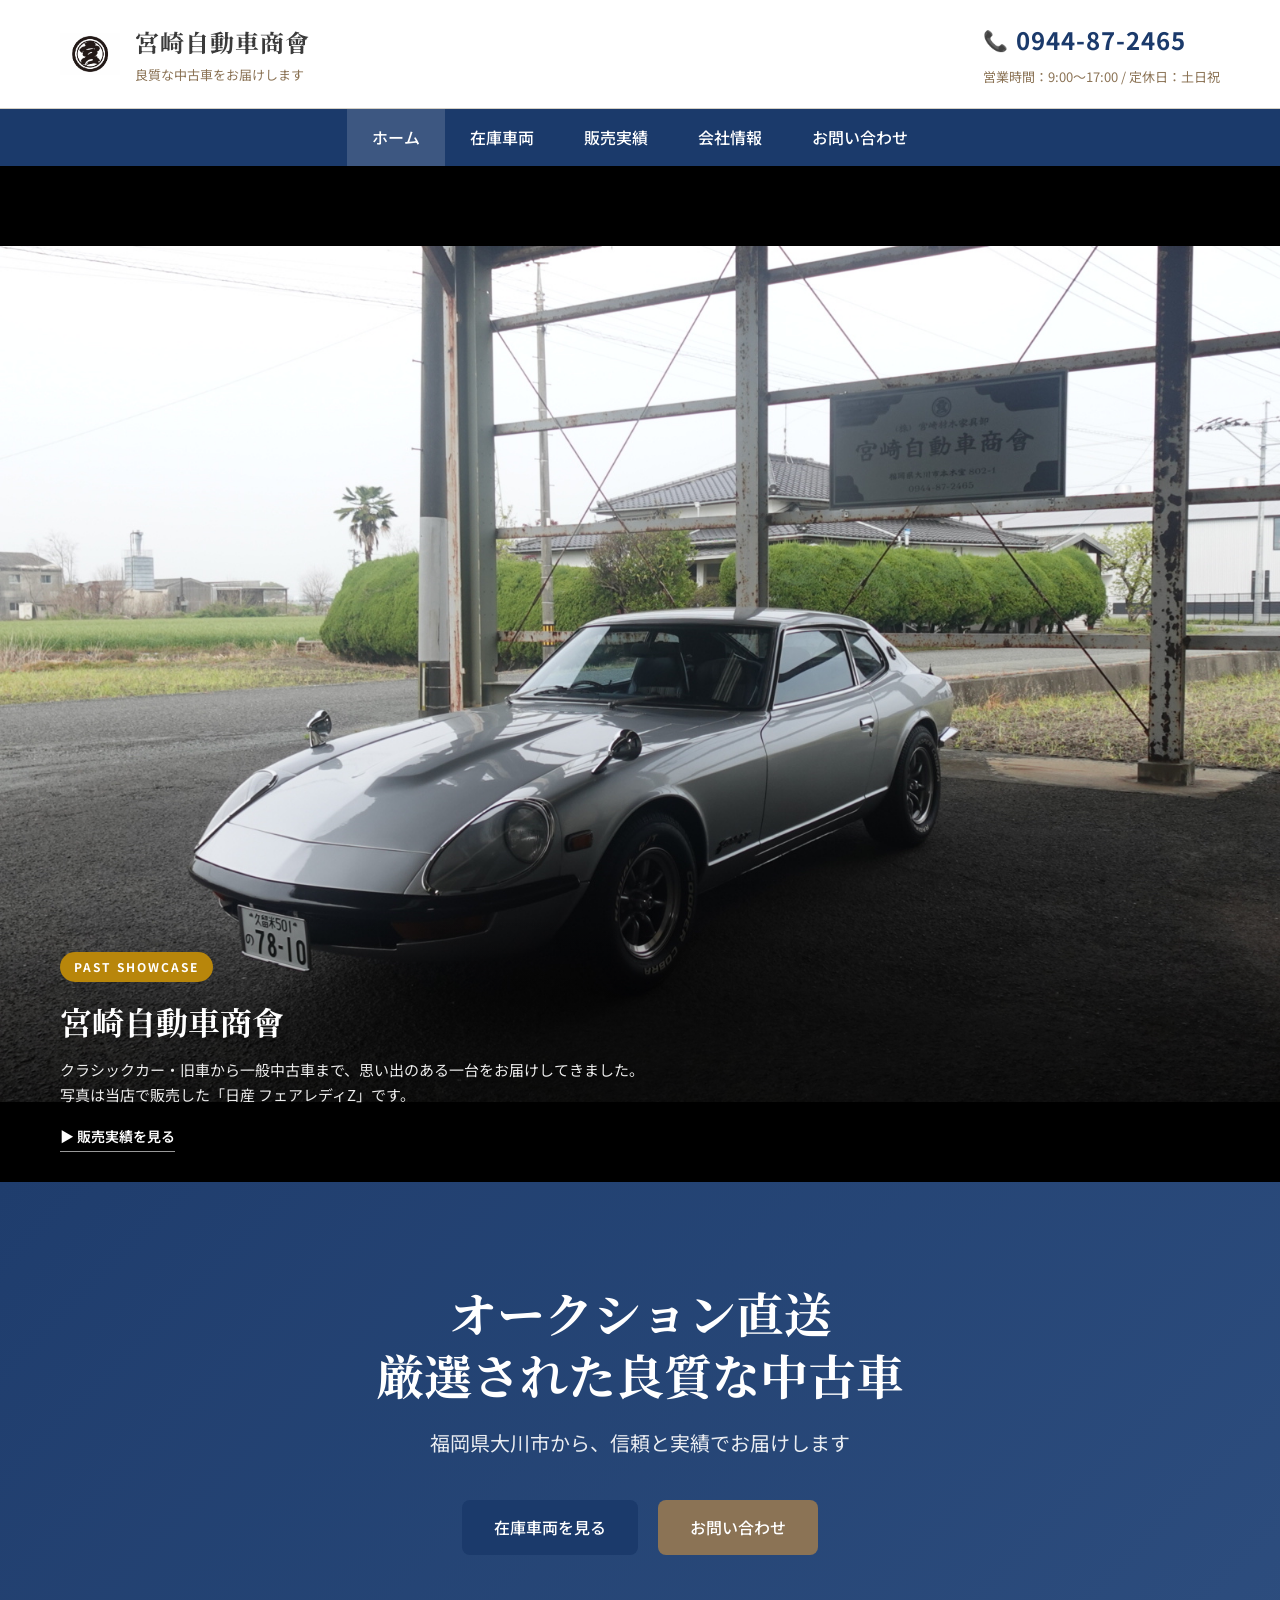
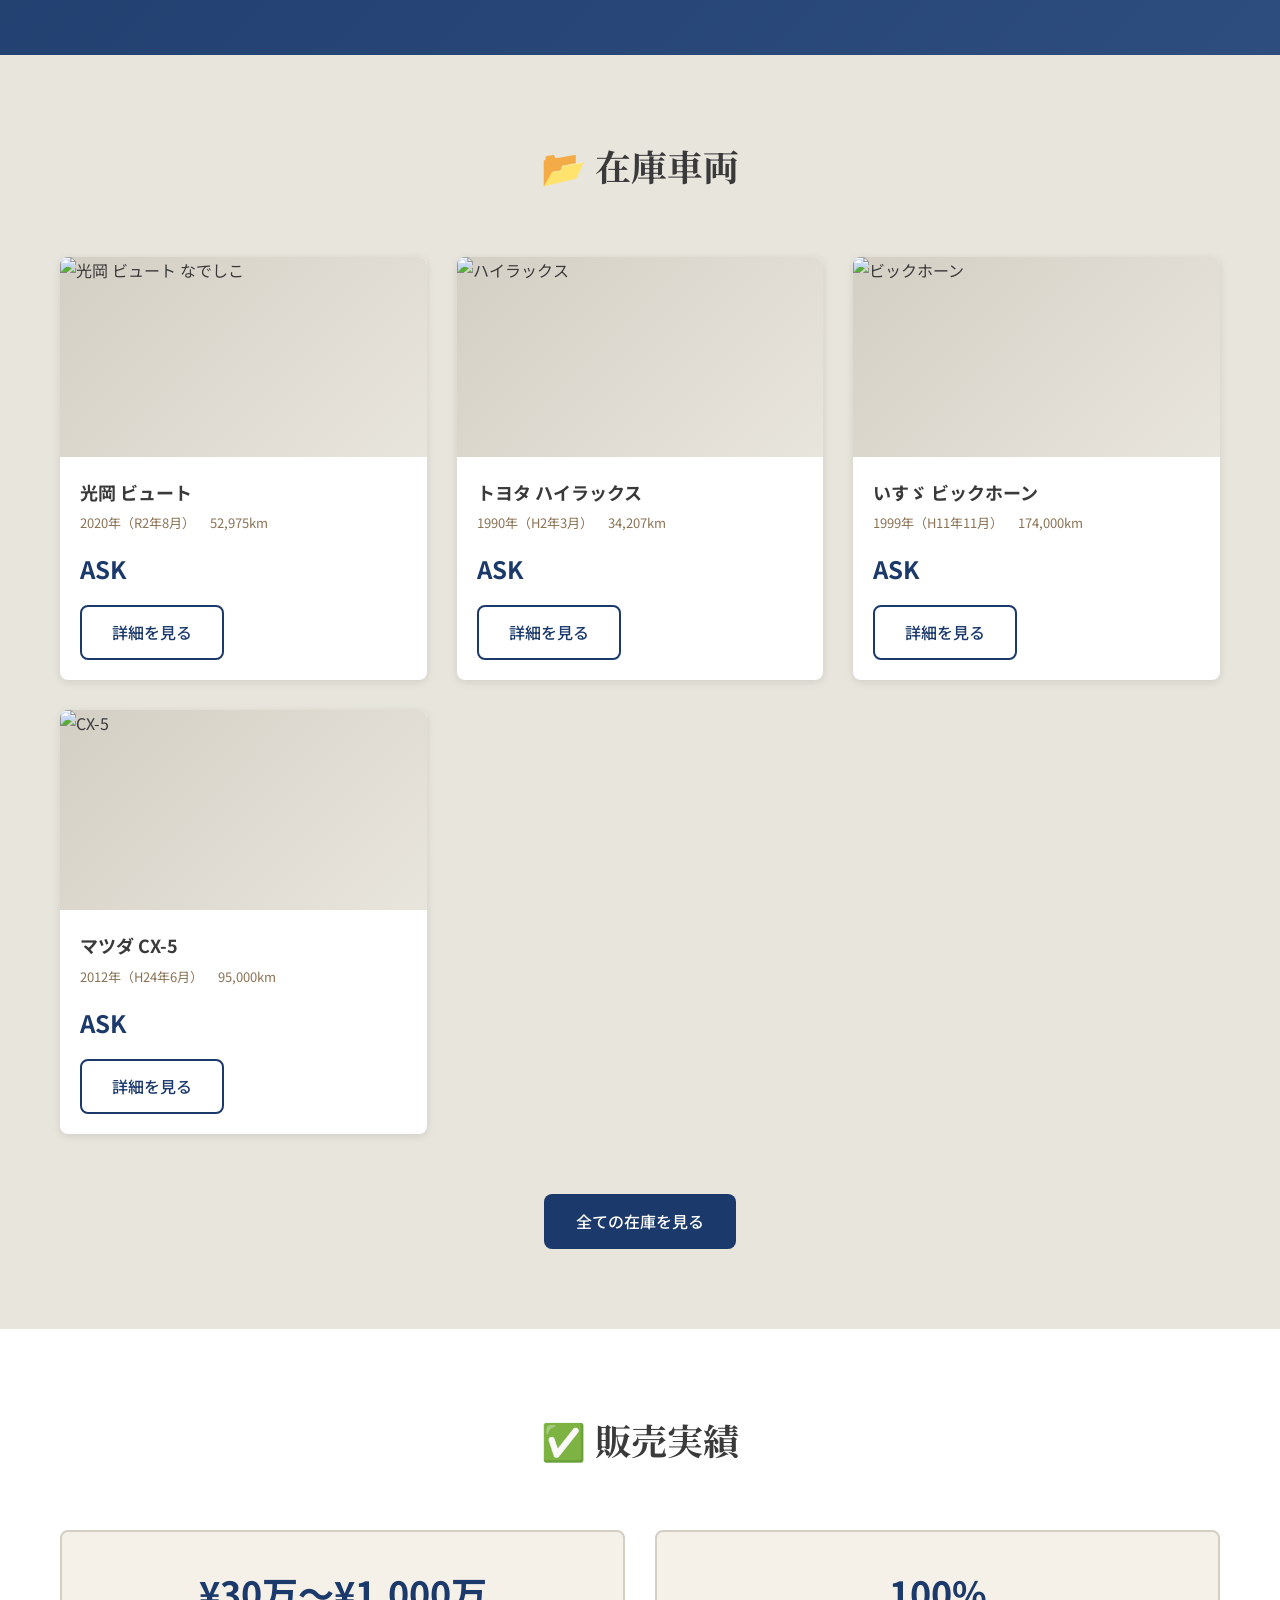
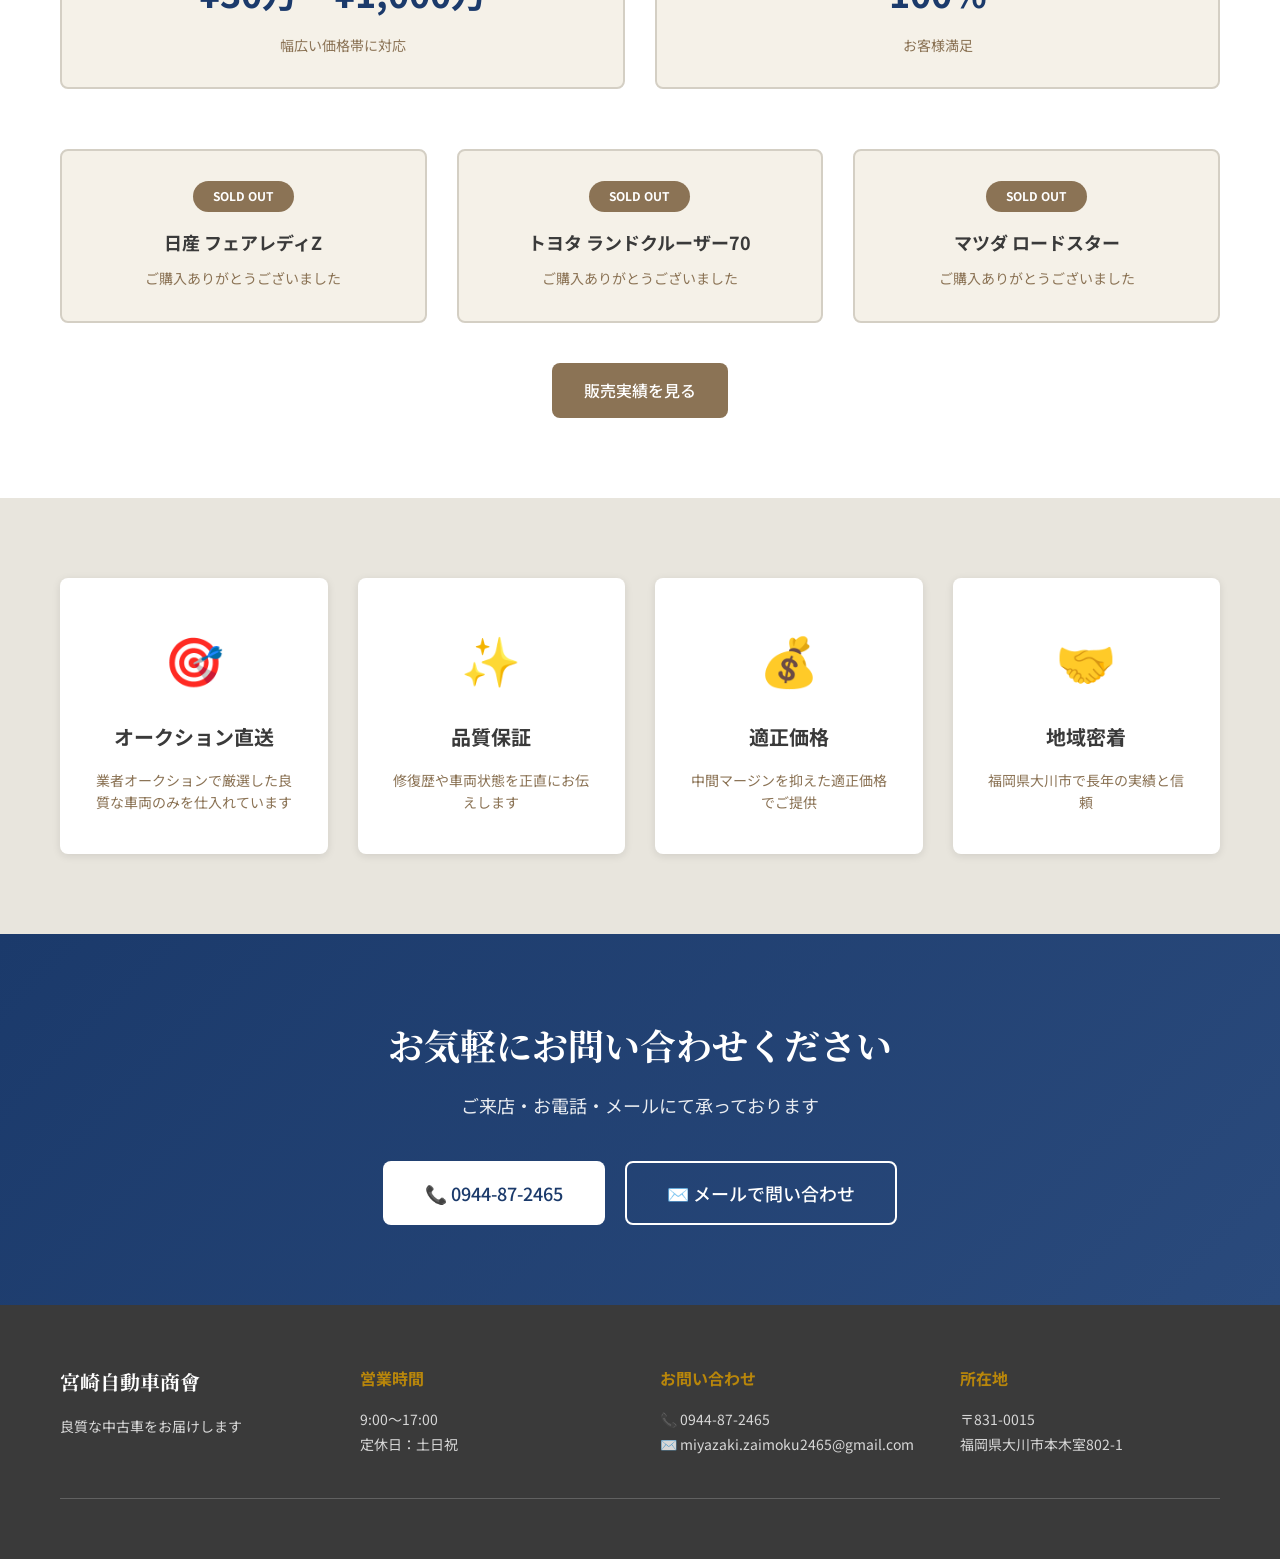
==== commit 94c84adf: "サイト更新: 詳細ページ追加(car6,7)、販売実績・在庫表示の整理、画像フォルダ整理、.gitignore追加" ====
--- a/index.html
+++ b/index.html
@@ -3,8 +3,8 @@
 <head>
     <meta charset="UTF-8">
     <meta name="viewport" content="width=device-width, initial-scale=1.0">
-    <title>宮﨑自動車商會 - 良質な中古車をお届け | 福岡県大川市</title>
-    <meta name="description" content="福岡県大川市の宮﨑自動車商會。オークション直送の良質な中古車を販売。クラシックカーから一般中古車まで幅広く取り扱い。">
+    <title>宮崎自動車商會 - 良質な中古車をお届け | 福岡県大川市</title>
+    <meta name="description" content="福岡県大川市の宮崎自動車商會。オークション直送の良質な中古車を販売。クラシックカーから一般中古車まで幅広く取り扱い。">
     <link href="https://fonts.googleapis.com/css2?family=Noto+Sans+JP:wght@400;500;700&family=Noto+Serif+JP:wght@400;600&display=swap" rel="stylesheet">
     <link rel="stylesheet" href="style.css">
     <style>
@@ -13,16 +13,86 @@
             height: 200px;
             object-fit: cover;
         }
+        .featured-image {
+            background: #f5f5f5;
+        }
         .featured-image img {
             width: 100%;
             height: 100%;
             min-height: 400px;
-            object-fit: cover;
+            object-fit: contain;
         }
         .logo-image {
             width: 60px;
             height: 60px;
             object-fit: contain;
+        }
+        /* ===== Showcase video（ホーム最上部） ===== */
+        .showcase-video {
+            position: relative;
+            width: 100%;
+            background: #000;
+            overflow: hidden;
+        }
+        .showcase-video video {
+            display: block;
+            width: 100%;
+            height: auto;
+            max-height: 80vh;
+            object-fit: cover;
+            background: #000;
+        }
+        .showcase-video-overlay {
+            position: absolute;
+            left: 0;
+            right: 0;
+            bottom: 0;
+            padding: 40px 20px 30px;
+            background: linear-gradient(to top, rgba(0,0,0,0.75) 0%, rgba(0,0,0,0.35) 60%, rgba(0,0,0,0) 100%);
+            color: #fff;
+            pointer-events: none;
+        }
+        .showcase-video-overlay .container { pointer-events: auto; }
+        .showcase-badge {
+            display: inline-block;
+            background: var(--color-gold, #c9a961);
+            color: #fff;
+            font-size: 12px;
+            font-weight: 700;
+            letter-spacing: 2px;
+            padding: 5px 14px;
+            border-radius: 20px;
+            margin-bottom: 12px;
+        }
+        .showcase-title {
+            font-size: 32px;
+            font-family: var(--font-serif);
+            font-weight: 700;
+            margin-bottom: 8px;
+            text-shadow: 1px 2px 6px rgba(0,0,0,0.6);
+        }
+        .showcase-sub {
+            font-size: 15px;
+            opacity: 0.92;
+            margin-bottom: 14px;
+            text-shadow: 1px 1px 4px rgba(0,0,0,0.6);
+        }
+        .showcase-link {
+            display: inline-block;
+            color: #fff;
+            font-size: 14px;
+            font-weight: 600;
+            text-decoration: none;
+            border-bottom: 1px solid rgba(255,255,255,0.6);
+            padding-bottom: 2px;
+            transition: border-color 0.2s;
+        }
+        .showcase-link:hover { border-bottom-color: #fff; }
+        @media (max-width: 768px) {
+            .showcase-video video { max-height: 55vh; }
+            .showcase-title { font-size: 22px; }
+            .showcase-sub { font-size: 13px; }
+            .showcase-video-overlay { padding: 30px 16px 20px; }
         }
     </style>
 </head>
@@ -32,9 +102,9 @@
             <div class="container">
                 <div class="header-content">
                     <div class="logo-section">
-                        <img src="images/logo.jpg" alt="宮﨑自動車商會ロゴ" class="logo-image">
+                        <img src="images/logo.jpg" alt="宮崎自動車商會ロゴ" class="logo-image">
                         <div class="company-name">
-                            <h1>宮﨑自動車商會</h1>
+                            <h1>宮崎自動車商會</h1>
                             <p class="tagline">良質な中古車をお届けします</p>
                         </div>
                     </div>
@@ -55,12 +125,25 @@
                     <li><a href="index.html" class="active">ホーム</a></li>
                     <li><a href="cars.html">在庫車両</a></li>
                     <li><a href="sold.html">販売実績</a></li>
-                    
+                    <li><a href="about.html">会社情報</a></li>
                     <li><a href="contact.html">お問い合わせ</a></li>
                 </ul>
             </div>
         </nav>
     </header>
+
+    <!-- ===== ショーケース（過去取扱車両のご紹介） ===== -->
+    <section class="showcase-video">
+        <img src="images/car1/DSC00303.JPG" alt="宮崎自動車商會で販売した日産フェアレディZ" style="width:100%;height:auto;display:block;">
+        <div class="showcase-video-overlay">
+            <div class="container">
+                <span class="showcase-badge">PAST SHOWCASE</span>
+                <h2 class="showcase-title">宮崎自動車商會</h2>
+                <p class="showcase-sub">クラシックカー・旧車から一般中古車まで、思い出のある一台をお届けしてきました。<br>写真は当店で販売した「日産 フェアレディZ」です。</p>
+                <a href="sold.html" class="showcase-link">▶ 販売実績を見る</a>
+            </div>
+        </div>
+    </section>
 
     <section class="hero">
         <div class="hero-overlay">
@@ -77,91 +160,92 @@
         </div>
     </section>
 
+    <!--
+    ============================================================
+    🏆 特選車両セクション（一時非表示）
+    ============================================================
+    新しい特選車両（希少なクラシックカー等）が入荷したら、
+    下記の <section> ブロックのコメントアウトを外して、
+    画像パス・車名・スペック等を差し替えてください。
+    ============================================================
     <section class="featured-car">
         <div class="container">
             <div class="section-header">
                 <h2 class="section-title">🏆 特選車両</h2>
                 <p class="section-subtitle">希少なクラシックカー</p>
             </div>
-            
+
             <div class="featured-card">
                 <div class="featured-image">
-                    <img src="images/car1/DSC00301.jpg" alt="日産フェアレディZ">
+                    <img src="images/【車両画像パス】" alt="【車両名】">
                     <div class="featured-badge">CLASSIC CAR</div>
                 </div>
                 <div class="featured-info">
                     <div class="car-category">クラシックカー / 旧車</div>
-                    <h3 class="car-name">日産 フェアレディZ</h3>
-                    <div class="car-year">S51年式（1976年）</div>
+                    <h3 class="car-name">【車両名】</h3>
+                    <div class="car-year">【年式】</div>
                     <div class="car-price">ASK</div>
-                    
+
                     <div class="car-specs">
                         <div class="spec-item">
                             <span class="spec-label">走行距離</span>
-                            <span class="spec-value">57,400km</span>
+                            <span class="spec-value">【走行距離】</span>
                         </div>
                         <div class="spec-item">
                             <span class="spec-label">車検</span>
-                            <span class="spec-value">令和9年4月</span>
+                            <span class="spec-value">【車検】</span>
                         </div>
                         <div class="spec-item">
                             <span class="spec-label">排気量</span>
-                            <span class="spec-value">2,000cc</span>
+                            <span class="spec-value">【排気量】</span>
                         </div>
                         <div class="spec-item">
                             <span class="spec-label">ミッション</span>
-                            <span class="spec-value">MT</span>
-                        </div>
-                    </div>
-                    
+                            <span class="spec-value">【MT/AT】</span>
+                        </div>
+                    </div>
+
                     <div class="car-highlights">
                         <h4>アピールポイント</h4>
                         <ul>
-                            <li>✨ 低走行で状態良好</li>
-                            <li>✨ ワタナベアルミホイール</li>
-                            <li>✨ ツインキャブレター</li>
-                            <li>✨ ロールバー装備</li>
-                            <li>✨ 修復歴なし</li>
+                            <li>✨ 【ポイント1】</li>
+                            <li>✨ 【ポイント2】</li>
+                            <li>✨ 【ポイント3】</li>
                         </ul>
                     </div>
-                    
-                    <a href="car-detail-1.html" class="btn btn-primary btn-large">詳細を見る</a>
-                </div>
-            </div>
-        </div>
-    </section>
+
+                    <a href="【詳細ページのパス】" class="btn btn-primary btn-large">詳細を見る</a>
+                </div>
+            </div>
+        </div>
+    </section>
+    ============================================================
+    -->
+
 
     <section class="inventory">
         <div class="container">
             <div class="section-header">
                 <h2 class="section-title">📂 在庫車両</h2>
-                <p class="section-subtitle">現在5台の在庫がございます</p>
             </div>
 
             <div class="category-section">
-                <h3 class="category-title">🎌 クラシックカー / 旧車</h3>
                 <div class="car-grid">
                     <div class="car-card">
                         <div class="car-image">
-                            <img src="images/car1/DSC00301.jpg" alt="フェアレディZ">
-                            <div class="car-badge classic">クラシック</div>
+                            <img src="images/car7/IMG_5001.jpeg" alt="光岡 ビュート なでしこ">
                         </div>
                         <div class="car-info">
-                            <h4 class="car-title">日産 フェアレディZ</h4>
+                            <h4 class="car-title">光岡 ビュート</h4>
                             <div class="car-details">
-                                <span>1976年（S51年式）</span>
-                                <span>57,400km</span>
+                                <span>2020年（R2年8月）</span>
+                                <span>52,975km</span>
                             </div>
                             <div class="car-price-tag">ASK</div>
-                            <a href="car-detail-1.html" class="btn btn-outline">詳細を見る</a>
-                        </div>
-                    </div>
-                </div>
-            </div>
-
-            <div class="category-section">
-                <h3 class="category-title">🚗 一般中古車</h3>
-                <div class="car-grid">
+                            <a href="car-detail-7.html" class="btn btn-outline">詳細を見る</a>
+                        </div>
+                    </div>
+
                     <div class="car-card">
                         <div class="car-image">
                             <img src="images/car2/DSC00067.jpg" alt="ハイラックス">
@@ -194,28 +278,10 @@
 
                     <div class="car-card">
                         <div class="car-image">
-                            <img src="images/car4/DSC00350.jpg" alt="ヴェルファイア">
-                        </div>
-                        <div class="car-info">
-                            <h4 class="car-title">トヨタ ヴェルファイア</h4>
-                            <div class="car-sub">2.4Z プラチナセレクションⅡ</div>
-                            <div class="car-details">
-                                <span>2010年（H22年10月）</span>
-                                <span>61,000km</span>
-                            </div>
-                            <div class="car-price-tag">ASK</div>
-                            <a href="car-detail-4.html" class="btn btn-outline">詳細を見る</a>
-                        </div>
-                    </div>
-
-                    <div class="car-card">
-                        <div class="car-image">
                             <img src="images/car5/DSC00359.jpg" alt="CX-5">
-                            <div class="car-badge custom">フルカスタム</div>
                         </div>
                         <div class="car-info">
                             <h4 class="car-title">マツダ CX-5</h4>
-                            <div class="car-sub">XD Lパッケージ</div>
                             <div class="car-details">
                                 <span>2012年（H24年6月）</span>
                                 <span>95,000km</span>
@@ -224,6 +290,7 @@
                             <a href="car-detail-5.html" class="btn btn-outline">詳細を見る</a>
                         </div>
                     </div>
+
                 </div>
             </div>
 
@@ -237,16 +304,11 @@
         <div class="container">
             <div class="section-header">
                 <h2 class="section-title">✅ 販売実績</h2>
-                <p class="section-subtitle">これまでに9台の販売実績がございます</p>
             </div>
 
             <div class="record-stats">
                 <div class="stat-card">
-                    <div class="stat-number">9台</div>
-                    <div class="stat-label">販売実績</div>
-                </div>
-                <div class="stat-card">
-                    <div class="stat-number">¥40万〜¥450万</div>
+                    <div class="stat-number">¥30万〜¥1,000万</div>
                     <div class="stat-label">幅広い価格帯に対応</div>
                 </div>
                 <div class="stat-card">
@@ -258,17 +320,17 @@
             <div class="sold-preview">
                 <div class="sold-card">
                     <div class="sold-badge">SOLD OUT</div>
-                    <h4>トヨタ ハリアー（2023年）</h4>
+                    <h4>日産 フェアレディZ</h4>
                     <p>ご購入ありがとうございました</p>
                 </div>
                 <div class="sold-card">
                     <div class="sold-badge">SOLD OUT</div>
-                    <h4>スズキ ハスラー（2024年）</h4>
+                    <h4>トヨタ ランドクルーザー70</h4>
                     <p>ご購入ありがとうございました</p>
                 </div>
                 <div class="sold-card">
                     <div class="sold-badge">SOLD OUT</div>
-                    <h4>光岡 ビュート（2014年）</h4>
+                    <h4>マツダ ロードスター</h4>
                     <p>ご購入ありがとうございました</p>
                 </div>
             </div>
@@ -327,7 +389,7 @@
         <div class="container">
             <div class="footer-content">
                 <div class="footer-section">
-                    <h3>宮﨑自動車商會</h3>
+                    <h3>宮崎自動車商會</h3>
                     <p>良質な中古車をお届けします</p>
                 </div>
                 <div class="footer-section">
@@ -338,7 +400,7 @@
                 <div class="footer-section">
                     <h4>お問い合わせ</h4>
                     <p>📞 0944-87-2465</p>
-                    <p>✉️ <a href="/cdn-cgi/l/email-protection" class="__cf_email__" data-cfemail="ee8387978f948f8587c0948f878381859bdcdad8dbae89838f8782c08d8183">[email&#160;protected]</a></p>
+                    <p>✉️ miyazaki.zaimoku2465@gmail.com</p>
                 </div>
                 <div class="footer-section">
                     <h4>所在地</h4>
